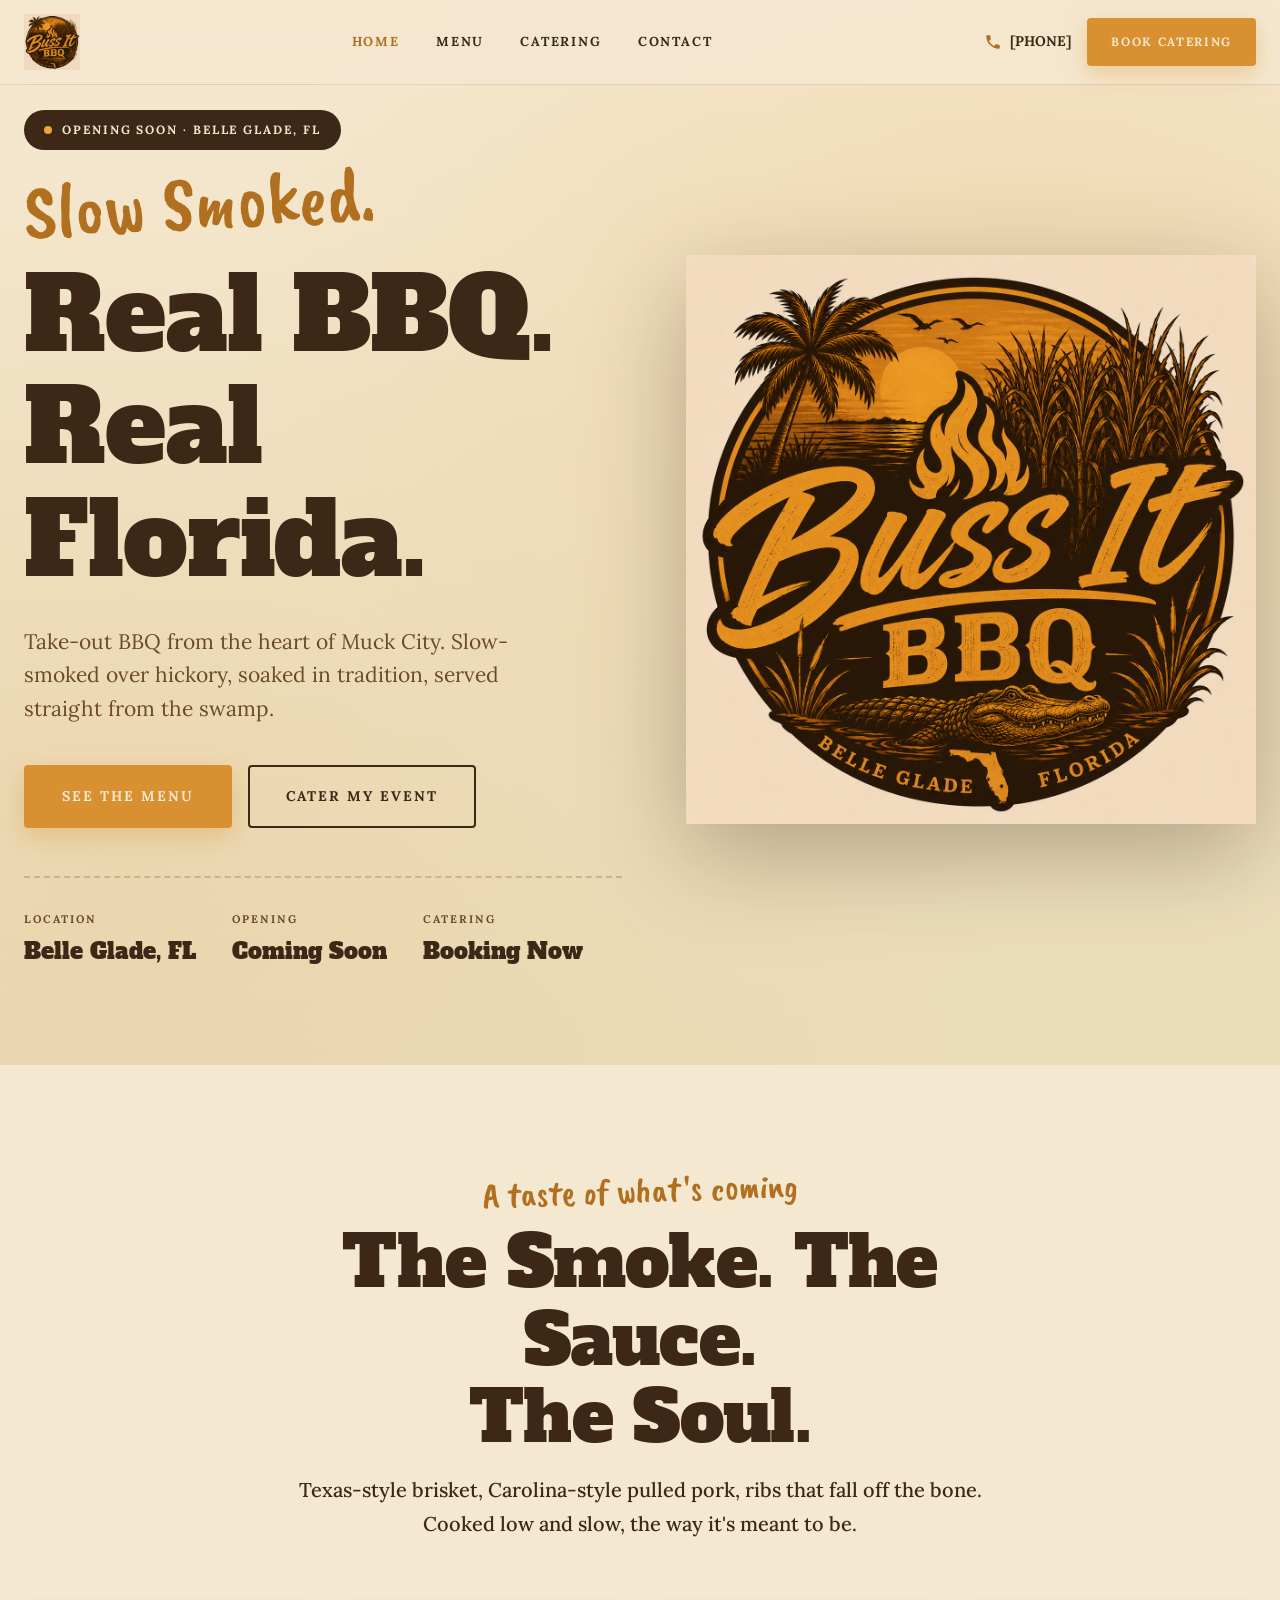
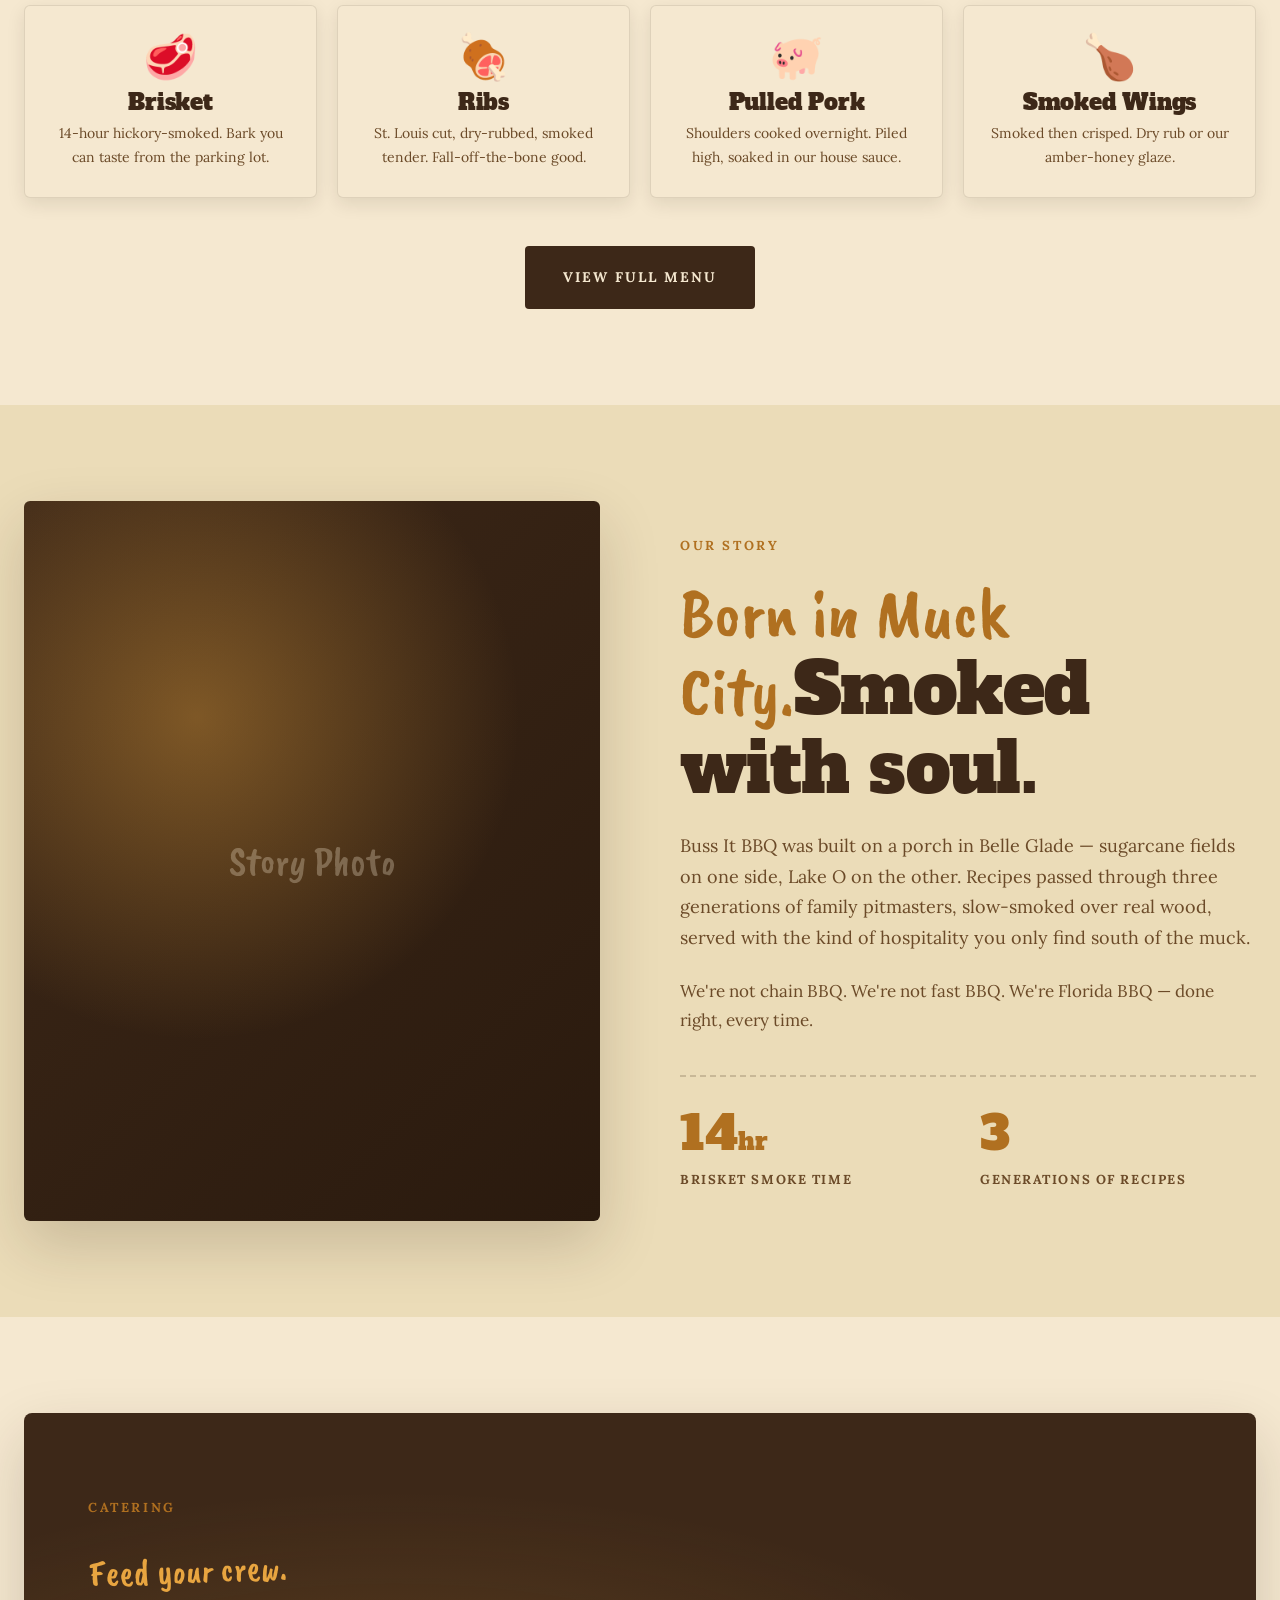
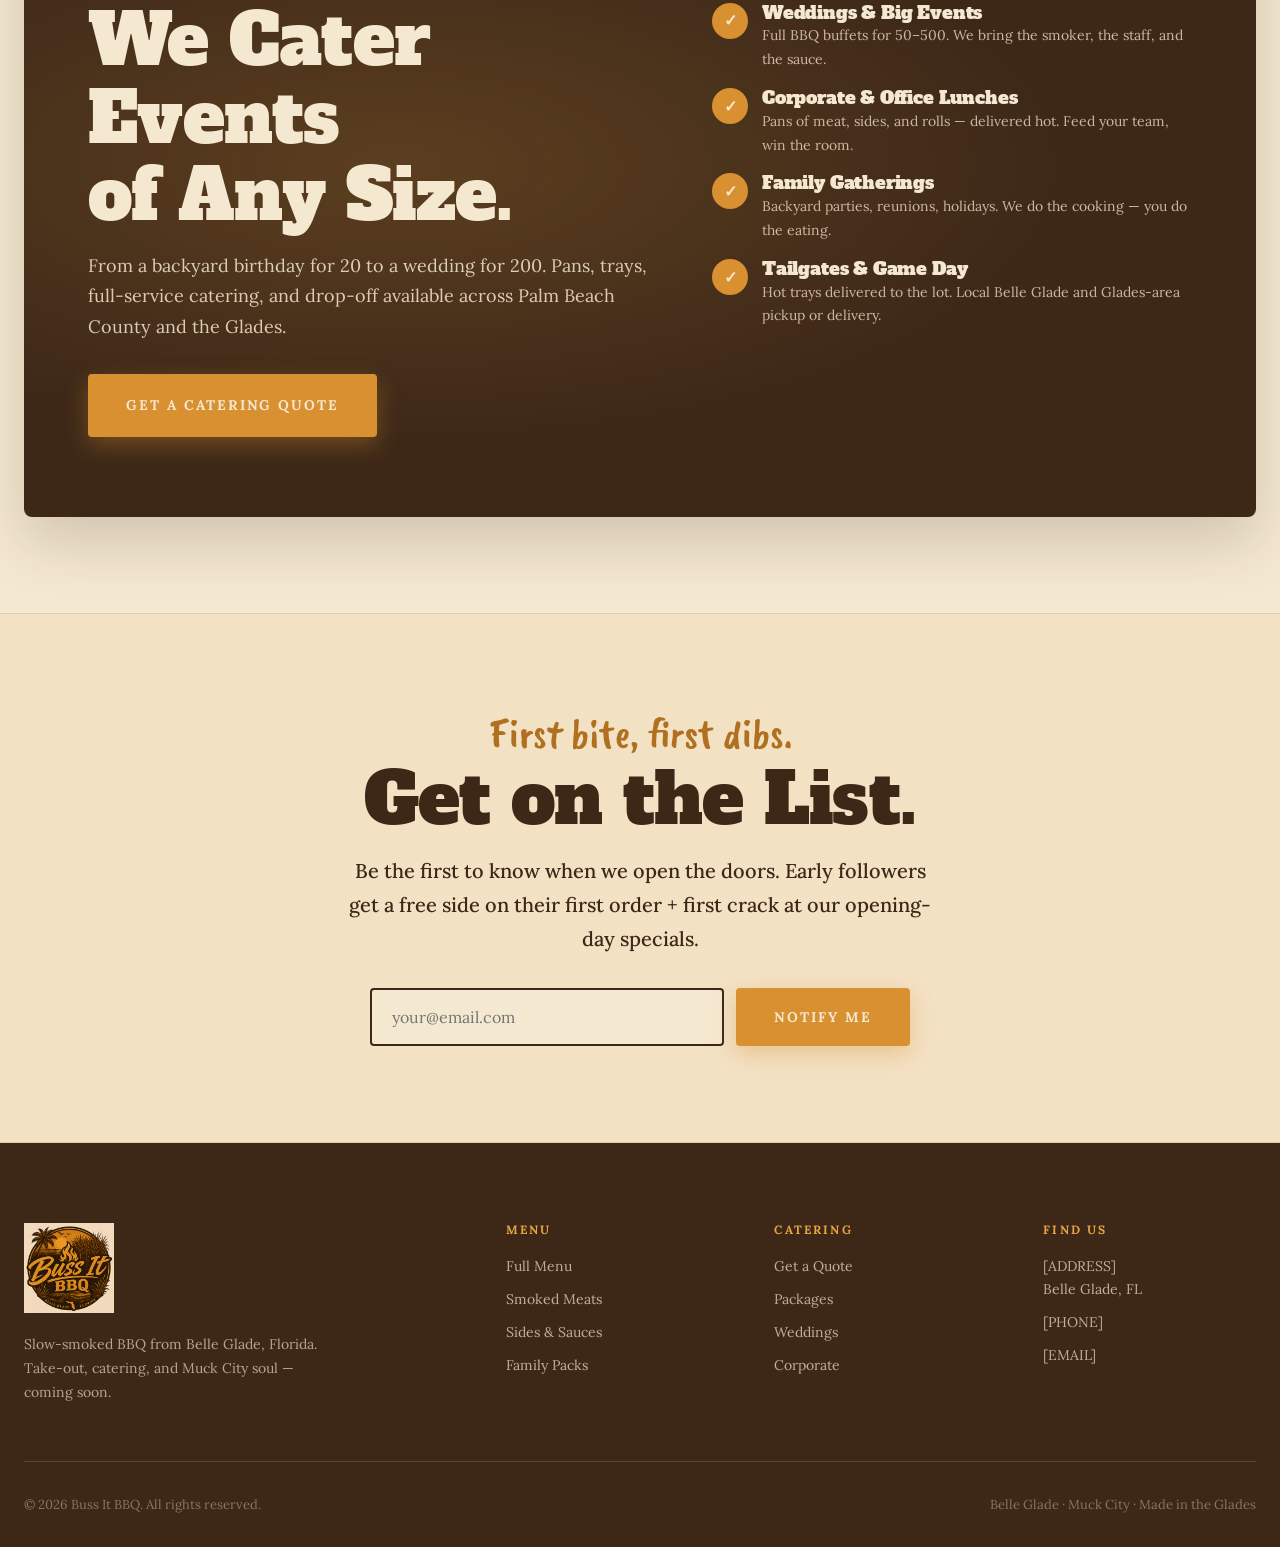
==== index.html @ fc788955 "Initial commit: Buss It BBQ website Take-out BBQ pre-launch site for Belle Glade, FL.  - Home: hero," ====
<!DOCTYPE html>
<html lang="en">
<head>
<meta charset="UTF-8" />
<meta name="viewport" content="width=device-width, initial-scale=1.0" />
<title>Buss It BBQ — Belle Glade, Florida | Opening Soon</title>
<meta name="description" content="Belle Glade's new take-out BBQ joint. Slow-smoked meats, Florida heat, sugarcane country soul. Opening soon — catering available now." />
<link rel="preconnect" href="https://fonts.googleapis.com" />
<link rel="preconnect" href="https://fonts.gstatic.com" crossorigin />
<link href="https://fonts.googleapis.com/css2?family=Alfa+Slab+One&family=Caveat+Brush&family=Lora:wght@400;500;600;700&display=swap" rel="stylesheet" />
<link rel="stylesheet" href="assets/css/style.css?v=1" />
<link rel="icon" href="assets/img/logo.png" />
</head>
<body>

<header class="header">
  <div class="header-inner">
    <a href="index.html" class="logo-link"><img src="assets/img/logo.png" alt="Buss It BBQ" /></a>
    <nav class="nav">
      <a href="index.html">Home</a>
      <a href="menu.html">Menu</a>
      <a href="catering.html">Catering</a>
      <a href="contact.html">Contact</a>
    </nav>
    <div class="header-cta">
      <a href="tel:[PHONE]" class="phone-link">
        <svg viewBox="0 0 24 24"><path d="M20 15.5c-1.25 0-2.45-.2-3.57-.57-.35-.11-.74-.03-1.02.24l-2.2 2.2c-2.83-1.44-5.15-3.75-6.59-6.58l2.2-2.21c.27-.27.35-.66.24-1.01C8.7 6.45 8.5 5.25 8.5 4c0-.55-.45-1-1-1H4c-.55 0-1 .45-1 1 0 9.39 7.61 17 17 17 .55 0 1-.45 1-1v-3.5c0-.55-.45-1-1-1z"/></svg>
        <span>[PHONE]</span>
      </a>
      <a href="catering.html" class="btn btn-primary">Book Catering</a>
    </div>
    <button class="menu-toggle" aria-label="Menu"><span></span></button>
  </div>
</header>

<!-- HERO -->
<section class="hero">
  <div class="container hero-inner">
    <div class="hero-content">
      <span class="opening-ribbon">Opening Soon · Belle Glade, FL</span>
      <h1><span class="script">Slow Smoked.</span>Real BBQ.<br/>Real Florida.</h1>
      <p class="hero-tagline">Take-out BBQ from the heart of Muck City. Slow-smoked over hickory, soaked in tradition, served straight from the swamp.</p>
      <div class="hero-ctas">
        <a href="menu.html" class="btn btn-primary">See the Menu</a>
        <a href="catering.html" class="btn btn-outline">Cater My Event</a>
      </div>

      <div class="hero-meta">
        <div>
          <span class="meta-label">Location</span>
          <span class="meta-value">Belle Glade, FL</span>
        </div>
        <div>
          <span class="meta-label">Opening</span>
          <span class="meta-value">Coming Soon</span>
        </div>
        <div>
          <span class="meta-label">Catering</span>
          <span class="meta-value">Booking Now</span>
        </div>
      </div>
    </div>
    <div class="hero-visual">
      <img src="assets/img/logo.png" alt="Buss It BBQ logo" />
    </div>
  </div>
</section>

<!-- MENU PREVIEW -->
<section>
  <div class="container">
    <div class="section-head">
      <span class="script">A taste of what's coming</span>
      <h2>The Smoke. The Sauce.<br/>The Soul.</h2>
      <p class="lead">Texas-style brisket, Carolina-style pulled pork, ribs that fall off the bone. Cooked low and slow, the way it's meant to be.</p>
    </div>
    <div class="menu-preview-grid">
      <div class="menu-card">
        <div class="menu-icon">🥩</div>
        <h4>Brisket</h4>
        <p>14-hour hickory-smoked. Bark you can taste from the parking lot.</p>
      </div>
      <div class="menu-card">
        <div class="menu-icon">🍖</div>
        <h4>Ribs</h4>
        <p>St. Louis cut, dry-rubbed, smoked tender. Fall-off-the-bone good.</p>
      </div>
      <div class="menu-card">
        <div class="menu-icon">🐖</div>
        <h4>Pulled Pork</h4>
        <p>Shoulders cooked overnight. Piled high, soaked in our house sauce.</p>
      </div>
      <div class="menu-card">
        <div class="menu-icon">🍗</div>
        <h4>Smoked Wings</h4>
        <p>Smoked then crisped. Dry rub or our amber-honey glaze.</p>
      </div>
    </div>
    <div style="text-align: center; margin-top: 48px;">
      <a href="menu.html" class="btn btn-dark">View Full Menu</a>
    </div>
  </div>
</section>

<!-- STORY -->
<section class="section-cream-dark">
  <div class="container">
    <div class="story-grid">
      <div class="story-visual"></div>
      <div>
        <span class="eyebrow">Our Story</span>
        <h2><span class="script">Born in Muck City.</span>Smoked with soul.</h2>
        <p style="margin: 24px 0; font-size: 18px;">Buss It BBQ was built on a porch in Belle Glade — sugarcane fields on one side, Lake O on the other. Recipes passed through three generations of family pitmasters, slow-smoked over real wood, served with the kind of hospitality you only find south of the muck.</p>
        <p>We're not chain BBQ. We're not fast BBQ. We're Florida BBQ — done right, every time.</p>
        <div class="story-stats">
          <div class="story-stat">
            <span class="num">14<small style="font-size: 24px;">hr</small></span>
            <span class="label">Brisket Smoke Time</span>
          </div>
          <div class="story-stat">
            <span class="num">3</span>
            <span class="label">Generations of Recipes</span>
          </div>
        </div>
      </div>
    </div>
  </div>
</section>

<!-- CATERING CTA -->
<section>
  <div class="container">
    <div class="catering-cta">
      <div class="catering-cta-grid">
        <div>
          <span class="eyebrow">Catering</span>
          <span class="script">Feed your crew.</span>
          <h2>We Cater Events<br/>of Any Size.</h2>
          <p>From a backyard birthday for 20 to a wedding for 200. Pans, trays, full-service catering, and drop-off available across Palm Beach County and the Glades.</p>
          <a href="catering.html" class="btn btn-primary">Get a Catering Quote</a>
        </div>
        <div class="catering-features">
          <div class="catering-feature">
            <span class="check">✓</span>
            <div>
              <h4>Weddings &amp; Big Events</h4>
              <p>Full BBQ buffets for 50–500. We bring the smoker, the staff, and the sauce.</p>
            </div>
          </div>
          <div class="catering-feature">
            <span class="check">✓</span>
            <div>
              <h4>Corporate &amp; Office Lunches</h4>
              <p>Pans of meat, sides, and rolls — delivered hot. Feed your team, win the room.</p>
            </div>
          </div>
          <div class="catering-feature">
            <span class="check">✓</span>
            <div>
              <h4>Family Gatherings</h4>
              <p>Backyard parties, reunions, holidays. We do the cooking — you do the eating.</p>
            </div>
          </div>
          <div class="catering-feature">
            <span class="check">✓</span>
            <div>
              <h4>Tailgates &amp; Game Day</h4>
              <p>Hot trays delivered to the lot. Local Belle Glade and Glades-area pickup or delivery.</p>
            </div>
          </div>
        </div>
      </div>
    </div>
  </div>
</section>

<!-- EARLY ACCESS / GET ON THE LIST -->
<section class="early-access">
  <div class="container">
    <h2><span class="script">First bite, first dibs.</span>Get on the List.</h2>
    <p class="lead" style="max-width: 600px; margin: 16px auto 0;">Be the first to know when we open the doors. Early followers get a free side on their first order + first crack at our opening-day specials.</p>
    <form class="early-form" data-placeholder-form>
      <input type="email" placeholder="your@email.com" required />
      <button type="submit" class="btn btn-primary">Notify Me</button>
    </form>
    <div class="form-success" style="max-width: 540px; margin: 16px auto 0;">✓ You're on the list. We'll be in touch with opening day details.</div>
  </div>
</section>

<!-- FOOTER -->
<footer class="footer">
  <div class="container">
    <div class="footer-grid">
      <div class="footer-brand">
        <img src="assets/img/logo.png" alt="Buss It BBQ" />
        <p>Slow-smoked BBQ from Belle Glade, Florida. Take-out, catering, and Muck City soul — coming soon.</p>
      </div>
      <div>
        <h4>Menu</h4>
        <ul>
          <li><a href="menu.html">Full Menu</a></li>
          <li><a href="menu.html#meats">Smoked Meats</a></li>
          <li><a href="menu.html#sides">Sides &amp; Sauces</a></li>
          <li><a href="menu.html#family">Family Packs</a></li>
        </ul>
      </div>
      <div>
        <h4>Catering</h4>
        <ul>
          <li><a href="catering.html">Get a Quote</a></li>
          <li><a href="catering.html#packages">Packages</a></li>
          <li><a href="catering.html#weddings">Weddings</a></li>
          <li><a href="catering.html#corporate">Corporate</a></li>
        </ul>
      </div>
      <div>
        <h4>Find Us</h4>
        <ul>
          <li>[ADDRESS]<br/>Belle Glade, FL</li>
          <li><a href="tel:[PHONE]">[PHONE]</a></li>
          <li><a href="mailto:[EMAIL]">[EMAIL]</a></li>
        </ul>
      </div>
    </div>
    <div class="footer-bottom">
      <div>© <span id="year"></span> Buss It BBQ. All rights reserved.</div>
      <div>Belle Glade · Muck City · Made in the Glades</div>
    </div>
  </div>
</footer>

<a href="tel:[PHONE]" class="mobile-call-fab" aria-label="Call us">
  <svg viewBox="0 0 24 24"><path d="M20 15.5c-1.25 0-2.45-.2-3.57-.57-.35-.11-.74-.03-1.02.24l-2.2 2.2c-2.83-1.44-5.15-3.75-6.59-6.58l2.2-2.21c.27-.27.35-.66.24-1.01C8.7 6.45 8.5 5.25 8.5 4c0-.55-.45-1-1-1H4c-.55 0-1 .45-1 1 0 9.39 7.61 17 17 17 .55 0 1-.45 1-1v-3.5c0-.55-.45-1-1-1z"/></svg>
</a>

<script src="assets/js/main.js?v=1"></script>
<script>document.getElementById('year').textContent = new Date().getFullYear();</script>
</body>
</html>
---- assets/css/style.css ----
/* Buss It BBQ — Belle Glade, Florida
   Warm, smoky, Southern. Cream / amber / deep brown.
*/

:root {
  --cream: #F5E8D0;
  --cream-dark: #EBDCB8;
  --cream-deep: #E0CFA6;
  --amber: #D89030;
  --amber-bright: #E8A540;
  --amber-dark: #B07020;
  --brown: #3D2818;
  --brown-soft: #6B4A28;
  --brown-deep: #2A1A0E;
  --charcoal: #1A0F08;
  --white: #FFFFFF;
  --black: #0A0604;
  --smoke: rgba(61, 40, 24, 0.15);
  --border: rgba(61, 40, 24, 0.12);
  --shadow: 0 24px 60px rgba(42, 26, 14, 0.18);
  --shadow-sm: 0 6px 18px rgba(42, 26, 14, 0.10);

  --font-display: 'Alfa Slab One', 'Georgia', serif;
  --font-script: 'Caveat Brush', 'Permanent Marker', cursive;
  --font-body: 'Lora', Georgia, serif;

  --max-width: 1280px;
  --section-pad: 96px;
}

* { box-sizing: border-box; margin: 0; padding: 0; }
html { scroll-behavior: smooth; }

body {
  font-family: var(--font-body);
  background: var(--cream);
  color: var(--brown);
  line-height: 1.65;
  -webkit-font-smoothing: antialiased;
  overflow-x: hidden;
}

/* Paper grain texture */
body::before {
  content: '';
  position: fixed;
  inset: 0;
  pointer-events: none;
  z-index: 1;
  opacity: 0.4;
  background-image:
    radial-gradient(rgba(61, 40, 24, 0.04) 1px, transparent 1px),
    radial-gradient(rgba(61, 40, 24, 0.03) 1px, transparent 1px);
  background-size: 3px 3px, 7px 7px;
  background-position: 0 0, 1px 2px;
  mix-blend-mode: multiply;
}

img { max-width: 100%; display: block; }
a { color: inherit; text-decoration: none; }
button { font-family: inherit; cursor: pointer; border: none; background: none; color: inherit; }

/* ============ TYPOGRAPHY ============ */
h1, h2, h3, h4 {
  font-family: var(--font-display);
  font-weight: 400;
  line-height: 1.1;
  color: var(--brown);
  letter-spacing: -0.01em;
}

h1 { font-size: clamp(48px, 8vw, 104px); }
h2 { font-size: clamp(36px, 5.5vw, 72px); }
h3 { font-size: clamp(24px, 3vw, 40px); }
h4 { font-size: clamp(20px, 2vw, 28px); }

p { font-size: 17px; color: var(--brown-soft); line-height: 1.7; }
.lead { font-size: 20px; color: var(--brown); font-weight: 500; }

.script {
  font-family: var(--font-script);
  font-weight: 400;
  color: var(--amber-dark);
  text-transform: none;
  letter-spacing: 0;
}

.eyebrow {
  display: inline-block;
  font-family: var(--font-body);
  font-size: 13px;
  font-weight: 700;
  letter-spacing: 0.2em;
  text-transform: uppercase;
  color: var(--amber-dark);
  margin-bottom: 16px;
}

.amber { color: var(--amber-dark); }
.cream { color: var(--cream); }

/* ============ LAYOUT ============ */
.container {
  max-width: var(--max-width);
  margin: 0 auto;
  padding: 0 24px;
  position: relative;
  z-index: 2;
}

section {
  padding: var(--section-pad) 0;
  position: relative;
  z-index: 2;
}

.section-dark {
  background: var(--brown);
  color: var(--cream);
}
.section-dark h1, .section-dark h2, .section-dark h3, .section-dark h4 { color: var(--cream); }
.section-dark p { color: rgba(245, 232, 208, 0.8); }
.section-dark .eyebrow { color: var(--amber-bright); }

.section-cream-dark { background: var(--cream-dark); }

/* ============ BUTTONS ============ */
.btn {
  display: inline-flex;
  align-items: center;
  justify-content: center;
  gap: 10px;
  padding: 18px 36px;
  font-family: var(--font-body);
  font-size: 14px;
  font-weight: 700;
  letter-spacing: 0.14em;
  text-transform: uppercase;
  border-radius: 4px;
  transition: all 0.25s ease;
  white-space: nowrap;
  cursor: pointer;
  border: 2px solid transparent;
}

.btn-primary {
  background: var(--amber);
  color: var(--cream);
  box-shadow: 0 8px 22px rgba(216, 144, 48, 0.35);
}
.btn-primary:hover {
  background: var(--amber-dark);
  transform: translateY(-2px);
  box-shadow: 0 14px 30px rgba(216, 144, 48, 0.45);
}

.btn-outline {
  background: transparent;
  color: var(--brown);
  border-color: var(--brown);
}
.btn-outline:hover {
  background: var(--brown);
  color: var(--cream);
}

.btn-dark {
  background: var(--brown);
  color: var(--cream);
}
.btn-dark:hover { background: var(--amber); }

.btn-cream {
  background: var(--cream);
  color: var(--brown);
}
.btn-cream:hover { background: var(--amber); color: var(--cream); }

.btn-block { width: 100%; }

/* ============ HEADER ============ */
.header {
  position: fixed;
  top: 0; left: 0; right: 0;
  z-index: 1000;
  background: rgba(245, 232, 208, 0.92);
  backdrop-filter: blur(12px);
  -webkit-backdrop-filter: blur(12px);
  border-bottom: 1px solid var(--border);
  transition: all 0.3s ease;
}

.header-inner {
  display: flex;
  align-items: center;
  justify-content: space-between;
  padding: 14px 24px;
  max-width: var(--max-width);
  margin: 0 auto;
}

.logo-link img { height: 56px; width: auto; }

.nav {
  display: flex;
  align-items: center;
  gap: 36px;
}

.nav a {
  font-family: var(--font-body);
  font-size: 13px;
  font-weight: 700;
  letter-spacing: 0.14em;
  text-transform: uppercase;
  color: var(--brown);
  transition: color 0.2s;
}
.nav a:hover, .nav a.active { color: var(--amber-dark); }

.header-cta { display: flex; align-items: center; gap: 16px; }
.header-cta .btn { padding: 12px 22px; font-size: 12px; }
.phone-link {
  display: inline-flex;
  align-items: center;
  gap: 8px;
  font-size: 14px;
  font-weight: 700;
  color: var(--brown);
}
.phone-link svg { width: 18px; height: 18px; fill: var(--amber-dark); }

.menu-toggle {
  display: none;
  width: 40px;
  height: 40px;
  align-items: center;
  justify-content: center;
}
.menu-toggle span {
  width: 26px;
  height: 2.5px;
  background: var(--brown);
  position: relative;
}
.menu-toggle span::before,
.menu-toggle span::after {
  content: ''; position: absolute; left: 0; width: 26px; height: 2.5px; background: var(--brown);
}
.menu-toggle span::before { top: -8px; }
.menu-toggle span::after { top: 8px; }

/* ============ HERO ============ */
.hero {
  min-height: 100vh;
  padding-top: 110px;
  display: flex;
  align-items: center;
  position: relative;
  background:
    radial-gradient(ellipse at 80% 30%, rgba(232, 165, 64, 0.18) 0%, transparent 55%),
    radial-gradient(ellipse at 10% 80%, rgba(216, 144, 48, 0.10) 0%, transparent 55%),
    linear-gradient(180deg, var(--cream) 0%, var(--cream-dark) 100%);
  overflow: hidden;
}

.hero-inner {
  display: grid;
  grid-template-columns: 1.05fr 1fr;
  gap: 64px;
  align-items: center;
}

.hero-content h1 .script {
  display: block;
  font-size: 0.75em;
  line-height: 1;
  margin-bottom: 8px;
  color: var(--amber-dark);
  transform: rotate(-3deg);
  transform-origin: left;
}

.hero-tagline {
  font-size: 21px;
  color: var(--brown-soft);
  margin: 28px 0 40px;
  max-width: 520px;
  line-height: 1.6;
}

.hero-ctas { display: flex; gap: 16px; flex-wrap: wrap; }

.hero-meta {
  margin-top: 48px;
  display: flex;
  gap: 36px;
  flex-wrap: wrap;
  padding-top: 32px;
  border-top: 2px dashed rgba(61, 40, 24, 0.2);
}
.hero-meta > div {
  display: flex;
  flex-direction: column;
  gap: 4px;
}
.hero-meta .meta-label {
  font-size: 11px;
  font-weight: 700;
  letter-spacing: 0.18em;
  text-transform: uppercase;
  color: var(--brown-soft);
}
.hero-meta .meta-value {
  font-family: var(--font-display);
  font-size: 22px;
  color: var(--brown);
}

.hero-visual {
  position: relative;
  display: flex;
  justify-content: center;
}
.hero-visual img {
  max-width: 100%;
  filter: drop-shadow(0 30px 50px rgba(42, 26, 14, 0.30));
  animation: floatY 7s ease-in-out infinite;
}

@keyframes floatY {
  0%, 100% { transform: translateY(0) rotate(0deg); }
  50% { transform: translateY(-14px) rotate(-1deg); }
}

/* "Opening Soon" ribbon */
.opening-ribbon {
  display: inline-flex;
  align-items: center;
  gap: 10px;
  background: var(--brown);
  color: var(--cream);
  padding: 10px 20px;
  border-radius: 999px;
  font-size: 12px;
  font-weight: 700;
  letter-spacing: 0.16em;
  text-transform: uppercase;
  margin-bottom: 24px;
}
.opening-ribbon::before {
  content: '';
  width: 8px;
  height: 8px;
  border-radius: 50%;
  background: var(--amber-bright);
  animation: blink 1.5s infinite;
}
@keyframes blink {
  0%, 100% { opacity: 1; }
  50% { opacity: 0.3; }
}

/* ============ SECTION HEADER ============ */
.section-head {
  text-align: center;
  margin-bottom: 64px;
  max-width: 740px;
  margin-left: auto;
  margin-right: auto;
}
.section-head h2 { margin-bottom: 16px; }
.section-head .script {
  font-size: 36px;
  display: block;
  margin-bottom: 4px;
  transform: rotate(-2deg);
}

/* ============ MENU PREVIEW (home) ============ */
.menu-preview-grid {
  display: grid;
  grid-template-columns: repeat(4, 1fr);
  gap: 20px;
}
.menu-card {
  background: var(--cream);
  border: 1px solid var(--border);
  border-radius: 6px;
  padding: 28px 24px;
  transition: all 0.3s ease;
  text-align: center;
  box-shadow: var(--shadow-sm);
  position: relative;
  overflow: hidden;
}
.menu-card::before {
  content: '';
  position: absolute;
  top: 0; left: 0; right: 0; height: 4px;
  background: var(--amber);
  transform: scaleX(0);
  transform-origin: center;
  transition: transform 0.4s ease;
}
.menu-card:hover {
  transform: translateY(-4px);
  border-color: rgba(216, 144, 48, 0.4);
  box-shadow: var(--shadow);
}
.menu-card:hover::before { transform: scaleX(1); }

.menu-icon {
  font-size: 44px;
  margin-bottom: 12px;
  line-height: 1;
}
.menu-card h4 {
  margin-bottom: 8px;
  font-size: 22px;
}
.menu-card p {
  font-size: 14px;
  color: var(--brown-soft);
}

/* ============ MENU PAGE ============ */
.menu-section {
  margin-bottom: 56px;
}
.menu-section-head {
  display: flex;
  align-items: baseline;
  gap: 16px;
  padding-bottom: 16px;
  border-bottom: 2px solid var(--amber);
  margin-bottom: 32px;
}
.menu-section-head h3 {
  font-size: clamp(28px, 3.5vw, 44px);
  color: var(--brown);
}
.menu-section-head .script {
  font-size: 24px;
  color: var(--amber-dark);
}

.menu-items {
  display: grid;
  grid-template-columns: 1fr 1fr;
  gap: 8px 48px;
}
.menu-item {
  display: flex;
  align-items: baseline;
  padding: 16px 0;
  border-bottom: 1px dotted rgba(61, 40, 24, 0.18);
  gap: 16px;
}
.menu-item-info { flex-grow: 1; }
.menu-item-name {
  font-family: var(--font-display);
  font-size: 19px;
  color: var(--brown);
  margin-bottom: 2px;
  line-height: 1.2;
}
.menu-item-desc {
  font-size: 14px;
  color: var(--brown-soft);
  line-height: 1.5;
}
.menu-item-price {
  font-family: var(--font-display);
  font-size: 20px;
  color: var(--amber-dark);
  flex-shrink: 0;
  white-space: nowrap;
}
.menu-item-tag {
  display: inline-block;
  font-size: 10px;
  font-weight: 700;
  letter-spacing: 0.1em;
  text-transform: uppercase;
  background: var(--amber);
  color: var(--cream);
  padding: 2px 8px;
  border-radius: 3px;
  margin-left: 8px;
  vertical-align: middle;
}

/* ============ ABOUT / STORY ============ */
.story-grid {
  display: grid;
  grid-template-columns: 1fr 1fr;
  gap: 80px;
  align-items: center;
}
.story-visual {
  aspect-ratio: 4/5;
  background:
    radial-gradient(circle at 30% 30%, rgba(232, 165, 64, 0.4), transparent 50%),
    linear-gradient(135deg, var(--brown) 0%, var(--brown-deep) 100%);
  border-radius: 6px;
  position: relative;
  overflow: hidden;
  display: flex;
  align-items: center;
  justify-content: center;
  box-shadow: var(--shadow);
}
.story-visual::after {
  content: 'Story Photo';
  font-family: var(--font-script);
  color: rgba(245, 232, 208, 0.3);
  font-size: 40px;
}

.story-stats {
  display: grid;
  grid-template-columns: 1fr 1fr;
  gap: 24px;
  margin-top: 40px;
  padding-top: 32px;
  border-top: 2px dashed rgba(61, 40, 24, 0.2);
}
.story-stat .num {
  font-family: var(--font-display);
  font-size: 48px;
  color: var(--amber-dark);
  line-height: 1;
  display: block;
  margin-bottom: 8px;
}
.story-stat .label {
  font-size: 13px;
  font-weight: 700;
  letter-spacing: 0.12em;
  text-transform: uppercase;
  color: var(--brown-soft);
}

/* ============ CATERING CTA BLOCK ============ */
.catering-cta {
  background:
    radial-gradient(ellipse at 30% 50%, rgba(232, 165, 64, 0.18) 0%, transparent 55%),
    var(--brown);
  color: var(--cream);
  padding: 80px 64px;
  border-radius: 8px;
  position: relative;
  overflow: hidden;
  box-shadow: var(--shadow);
}
.catering-cta-grid {
  display: grid;
  grid-template-columns: 1.2fr 1fr;
  gap: 48px;
  align-items: center;
}
.catering-cta h2 { color: var(--cream); margin-bottom: 16px; }
.catering-cta p { color: rgba(245, 232, 208, 0.85); margin-bottom: 32px; font-size: 18px; }
.catering-cta .script {
  display: block;
  font-size: 36px;
  color: var(--amber-bright);
  margin-bottom: 8px;
  transform: rotate(-2deg);
}
.catering-features {
  display: flex;
  flex-direction: column;
  gap: 16px;
}
.catering-feature {
  display: flex;
  gap: 14px;
  align-items: flex-start;
}
.catering-feature .check {
  flex-shrink: 0;
  width: 36px; height: 36px;
  background: var(--amber);
  color: var(--cream);
  border-radius: 50%;
  display: flex;
  align-items: center;
  justify-content: center;
  font-weight: 700;
  font-family: var(--font-display);
}
.catering-feature h4 {
  color: var(--cream);
  font-size: 18px;
  margin-bottom: 2px;
}
.catering-feature p { color: rgba(245, 232, 208, 0.75); font-size: 14px; margin: 0; }

/* ============ EARLY ACCESS / OPENING SOON ============ */
.early-access {
  background:
    linear-gradient(0deg, rgba(216, 144, 48, 0.08), rgba(216, 144, 48, 0.08)),
    var(--cream);
  border-top: 1px solid var(--border);
  border-bottom: 1px solid var(--border);
  text-align: center;
}
.early-access h2 .script {
  display: block;
  font-size: 0.6em;
  color: var(--amber-dark);
  margin-bottom: 4px;
}
.early-form {
  display: flex;
  gap: 12px;
  max-width: 540px;
  margin: 32px auto 0;
}
.early-form input {
  flex-grow: 1;
  padding: 16px 20px;
  border: 2px solid var(--brown);
  border-radius: 4px;
  font-family: inherit;
  font-size: 16px;
  background: var(--cream);
  color: var(--brown);
  transition: border-color 0.2s, box-shadow 0.2s;
}
.early-form input:focus {
  outline: none;
  border-color: var(--amber);
  box-shadow: 0 0 0 4px rgba(216, 144, 48, 0.15);
}

/* ============ FORMS ============ */
.form-card {
  background: var(--cream);
  border: 1px solid var(--border);
  padding: 48px;
  border-radius: 6px;
  box-shadow: var(--shadow);
}
.form-card h3 { margin-bottom: 8px; }
.form-card .form-desc { color: var(--brown-soft); margin-bottom: 32px; }

.form-row {
  display: grid;
  grid-template-columns: 1fr 1fr;
  gap: 16px;
  margin-bottom: 16px;
}
.form-group { margin-bottom: 16px; }
.form-group label {
  display: block;
  font-size: 12px;
  font-weight: 700;
  letter-spacing: 0.14em;
  text-transform: uppercase;
  color: var(--brown);
  margin-bottom: 8px;
}
.form-group input,
.form-group select,
.form-group textarea {
  width: 100%;
  padding: 14px 16px;
  border: 1.5px solid rgba(61, 40, 24, 0.25);
  border-radius: 4px;
  font-family: inherit;
  font-size: 16px;
  background: var(--white);
  color: var(--brown);
  transition: border-color 0.2s, box-shadow 0.2s;
}
.form-group input:focus,
.form-group select:focus,
.form-group textarea:focus {
  outline: none;
  border-color: var(--amber);
  box-shadow: 0 0 0 3px rgba(216, 144, 48, 0.15);
}
.form-group textarea { min-height: 120px; resize: vertical; }

.form-success {
  display: none;
  background: #E8F5E0;
  color: #2D5016;
  padding: 16px 20px;
  border-radius: 4px;
  margin-bottom: 16px;
  font-weight: 600;
  border-left: 4px solid #5A8A3D;
}
.form-success.show { display: block; }

/* ============ PAGE HEADER ============ */
.page-header {
  padding: 160px 0 72px;
  background:
    radial-gradient(ellipse at center top, rgba(232, 165, 64, 0.25) 0%, transparent 65%),
    var(--cream);
  text-align: center;
  border-bottom: 1px solid var(--border);
}
.page-header h1 {
  font-size: clamp(48px, 7vw, 88px);
  margin-bottom: 12px;
}
.page-header .script {
  display: block;
  font-size: clamp(28px, 4vw, 44px);
  color: var(--amber-dark);
  margin-bottom: 4px;
  transform: rotate(-2deg);
}
.page-header p { font-size: 18px; max-width: 640px; margin: 16px auto 0; }

/* ============ TWO COL ============ */
.two-col {
  display: grid;
  grid-template-columns: 1fr 1fr;
  gap: 80px;
  align-items: start;
}

/* ============ INFO BLOCKS ============ */
.info-block {
  display: flex;
  align-items: flex-start;
  gap: 18px;
  padding: 22px;
  background: var(--cream);
  border: 1px solid var(--border);
  border-radius: 6px;
  margin-bottom: 14px;
  box-shadow: var(--shadow-sm);
}
.info-block .icon {
  width: 48px; height: 48px;
  display: flex; align-items: center; justify-content: center;
  background: var(--amber);
  border-radius: 8px;
  flex-shrink: 0;
}
.info-block .icon svg { width: 22px; height: 22px; fill: var(--cream); }
.info-block .label {
  font-size: 11px;
  font-weight: 700;
  letter-spacing: 0.16em;
  text-transform: uppercase;
  color: var(--brown-soft);
  display: block;
  margin-bottom: 4px;
}
.info-block .value {
  font-family: var(--font-display);
  font-size: 22px;
  color: var(--brown);
  line-height: 1.3;
}
.info-block a.value { color: var(--brown); }
.info-block a.value:hover { color: var(--amber-dark); }

/* ============ FOOTER ============ */
.footer {
  background: var(--brown);
  color: var(--cream);
  padding: 80px 0 32px;
}
.footer-grid {
  display: grid;
  grid-template-columns: 2fr 1fr 1fr 1fr;
  gap: 56px;
  margin-bottom: 56px;
}
.footer-brand img { height: 90px; margin-bottom: 20px; }
.footer-brand p {
  font-size: 14px;
  color: rgba(245, 232, 208, 0.65);
  max-width: 320px;
}
.footer h4 {
  font-family: var(--font-body);
  font-size: 12px;
  font-weight: 700;
  letter-spacing: 0.18em;
  text-transform: uppercase;
  color: var(--amber-bright);
  margin-bottom: 18px;
}
.footer ul { list-style: none; }
.footer ul li {
  margin-bottom: 10px;
  font-size: 14px;
  color: rgba(245, 232, 208, 0.7);
}
.footer ul li a {
  color: rgba(245, 232, 208, 0.7);
  transition: color 0.2s;
}
.footer ul li a:hover { color: var(--amber-bright); }

.footer-bottom {
  padding-top: 32px;
  border-top: 1px solid rgba(245, 232, 208, 0.15);
  display: flex;
  justify-content: space-between;
  align-items: center;
  flex-wrap: wrap;
  gap: 16px;
  font-size: 13px;
  color: rgba(245, 232, 208, 0.4);
}

/* ============ MOBILE CALL FAB ============ */
.mobile-call-fab {
  display: none;
  position: fixed;
  bottom: 24px;
  right: 24px;
  width: 64px;
  height: 64px;
  border-radius: 50%;
  background: var(--amber);
  align-items: center;
  justify-content: center;
  box-shadow: 0 12px 32px rgba(216, 144, 48, 0.4);
  z-index: 999;
  animation: pulseAmber 2s infinite;
}
.mobile-call-fab svg { width: 28px; height: 28px; fill: var(--cream); }
@keyframes pulseAmber {
  0% { box-shadow: 0 0 0 0 rgba(216, 144, 48, 0.5), 0 12px 32px rgba(216, 144, 48, 0.4); }
  70% { box-shadow: 0 0 0 18px rgba(216, 144, 48, 0), 0 12px 32px rgba(216, 144, 48, 0.4); }
  100% { box-shadow: 0 0 0 0 rgba(216, 144, 48, 0), 0 12px 32px rgba(216, 144, 48, 0.4); }
}

/* ============ TAGS / CHIPS ============ */
.tag-row {
  display: flex;
  flex-wrap: wrap;
  gap: 8px;
  margin-top: 24px;
}
.tag {
  padding: 8px 16px;
  background: var(--cream);
  border: 1.5px solid rgba(61, 40, 24, 0.2);
  border-radius: 999px;
  font-size: 12px;
  font-weight: 700;
  letter-spacing: 0.1em;
  text-transform: uppercase;
  color: var(--brown);
}

/* ============ RESPONSIVE ============ */
@media (max-width: 1024px) {
  :root { --section-pad: 72px; }
  .hero-inner { grid-template-columns: 1fr; text-align: center; gap: 40px; }
  .hero-content { order: 1; }
  .hero-visual { order: 0; max-width: 360px; margin: 0 auto; }
  .hero-meta { justify-content: center; }
  .hero-ctas { justify-content: center; }
  .menu-preview-grid { grid-template-columns: repeat(2, 1fr); }
  .menu-items { grid-template-columns: 1fr; gap: 0 0; }
  .story-grid, .catering-cta-grid, .two-col { grid-template-columns: 1fr; gap: 40px; }
  .footer-grid { grid-template-columns: 1fr 1fr; }
  .form-row { grid-template-columns: 1fr; }
}

@media (max-width: 720px) {
  :root { --section-pad: 56px; }
  .nav, .header-cta .btn-outline { display: none; }
  .menu-toggle { display: flex; }
  .nav.open {
    display: flex;
    position: fixed;
    top: 80px; left: 0; right: 0; bottom: 0;
    flex-direction: column;
    background: var(--cream);
    padding: 32px 24px;
    gap: 24px;
    align-items: flex-start;
    border-top: 1px solid var(--border);
  }
  .nav.open a { font-size: 22px; }
  .header-inner { padding: 12px 16px; }
  .logo-link img { height: 46px; }
  .menu-preview-grid { grid-template-columns: 1fr; }
  .form-card { padding: 32px 24px; }
  .catering-cta { padding: 48px 24px; }
  .footer-grid { grid-template-columns: 1fr; gap: 40px; }
  .mobile-call-fab { display: flex; }
  .hero { padding-top: 120px; min-height: auto; padding-bottom: 60px; }
  .phone-link span { display: none; }
  .early-form { flex-direction: column; }
}
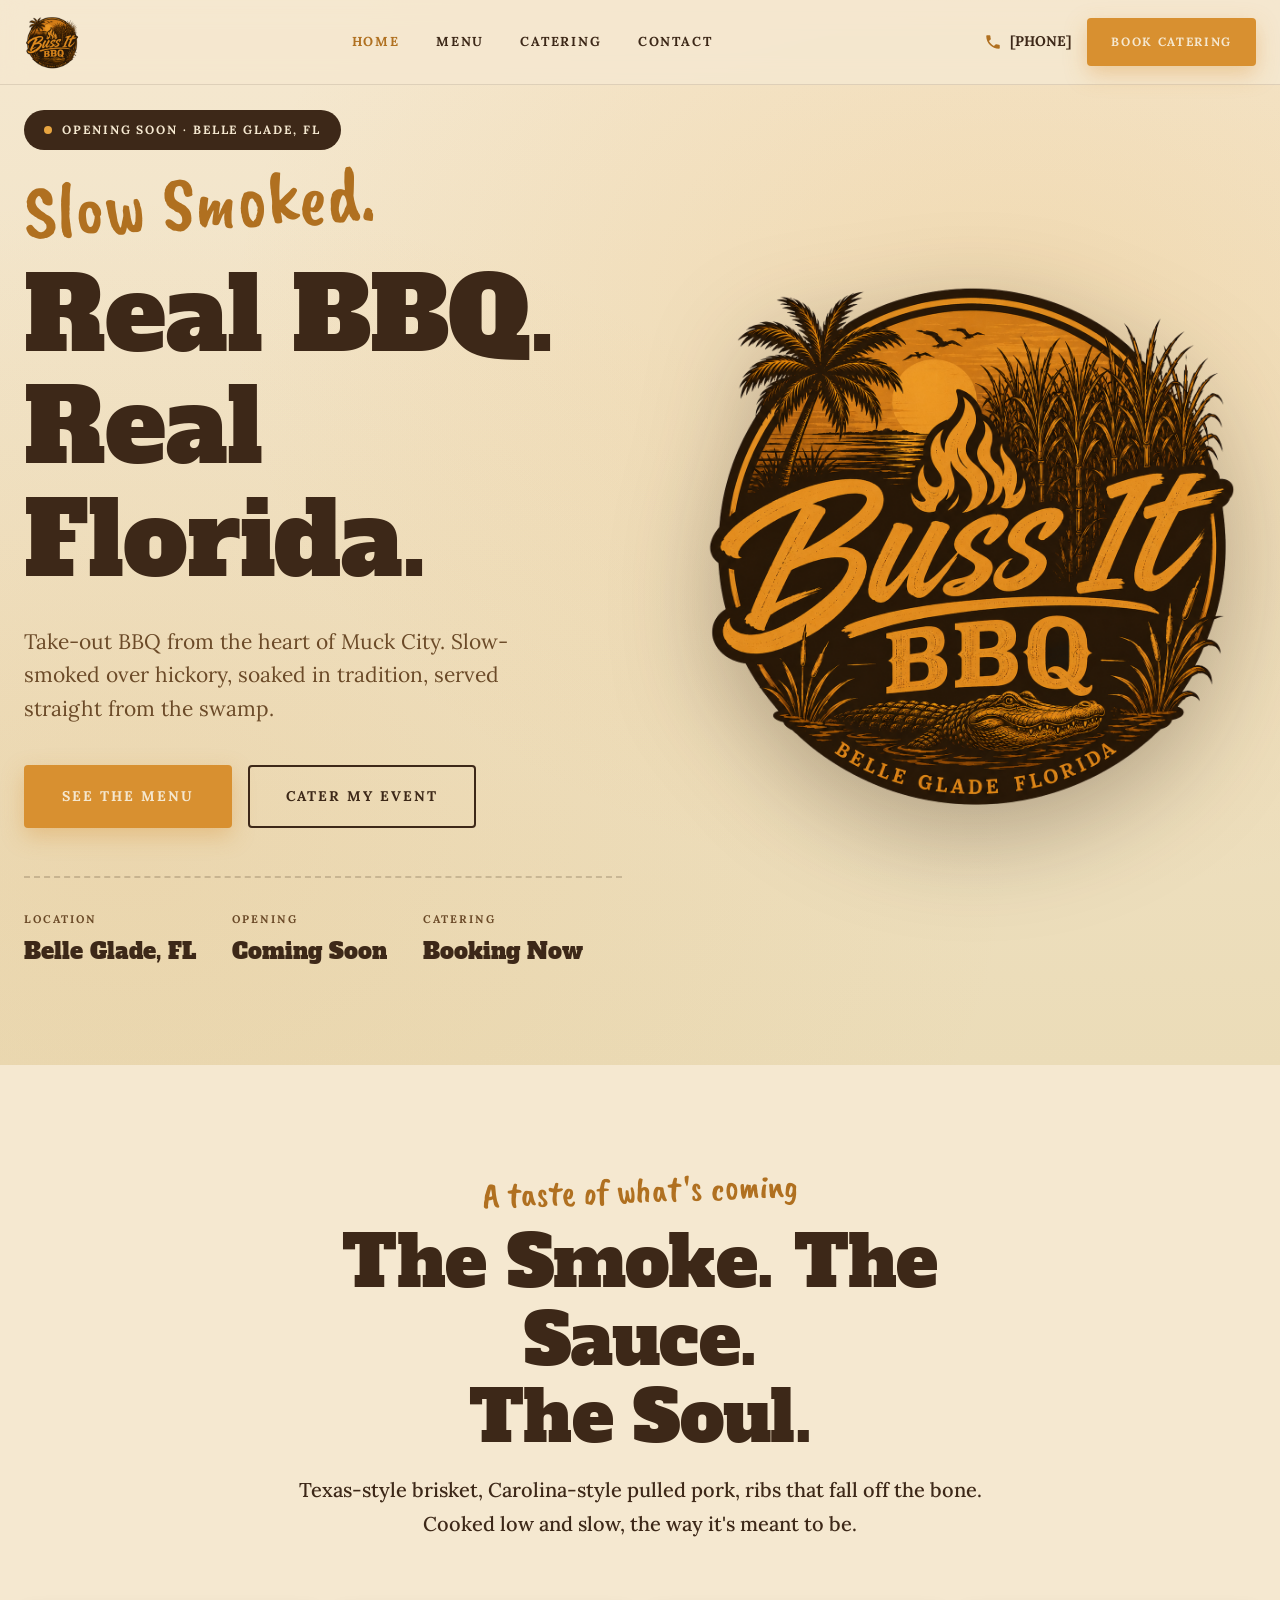
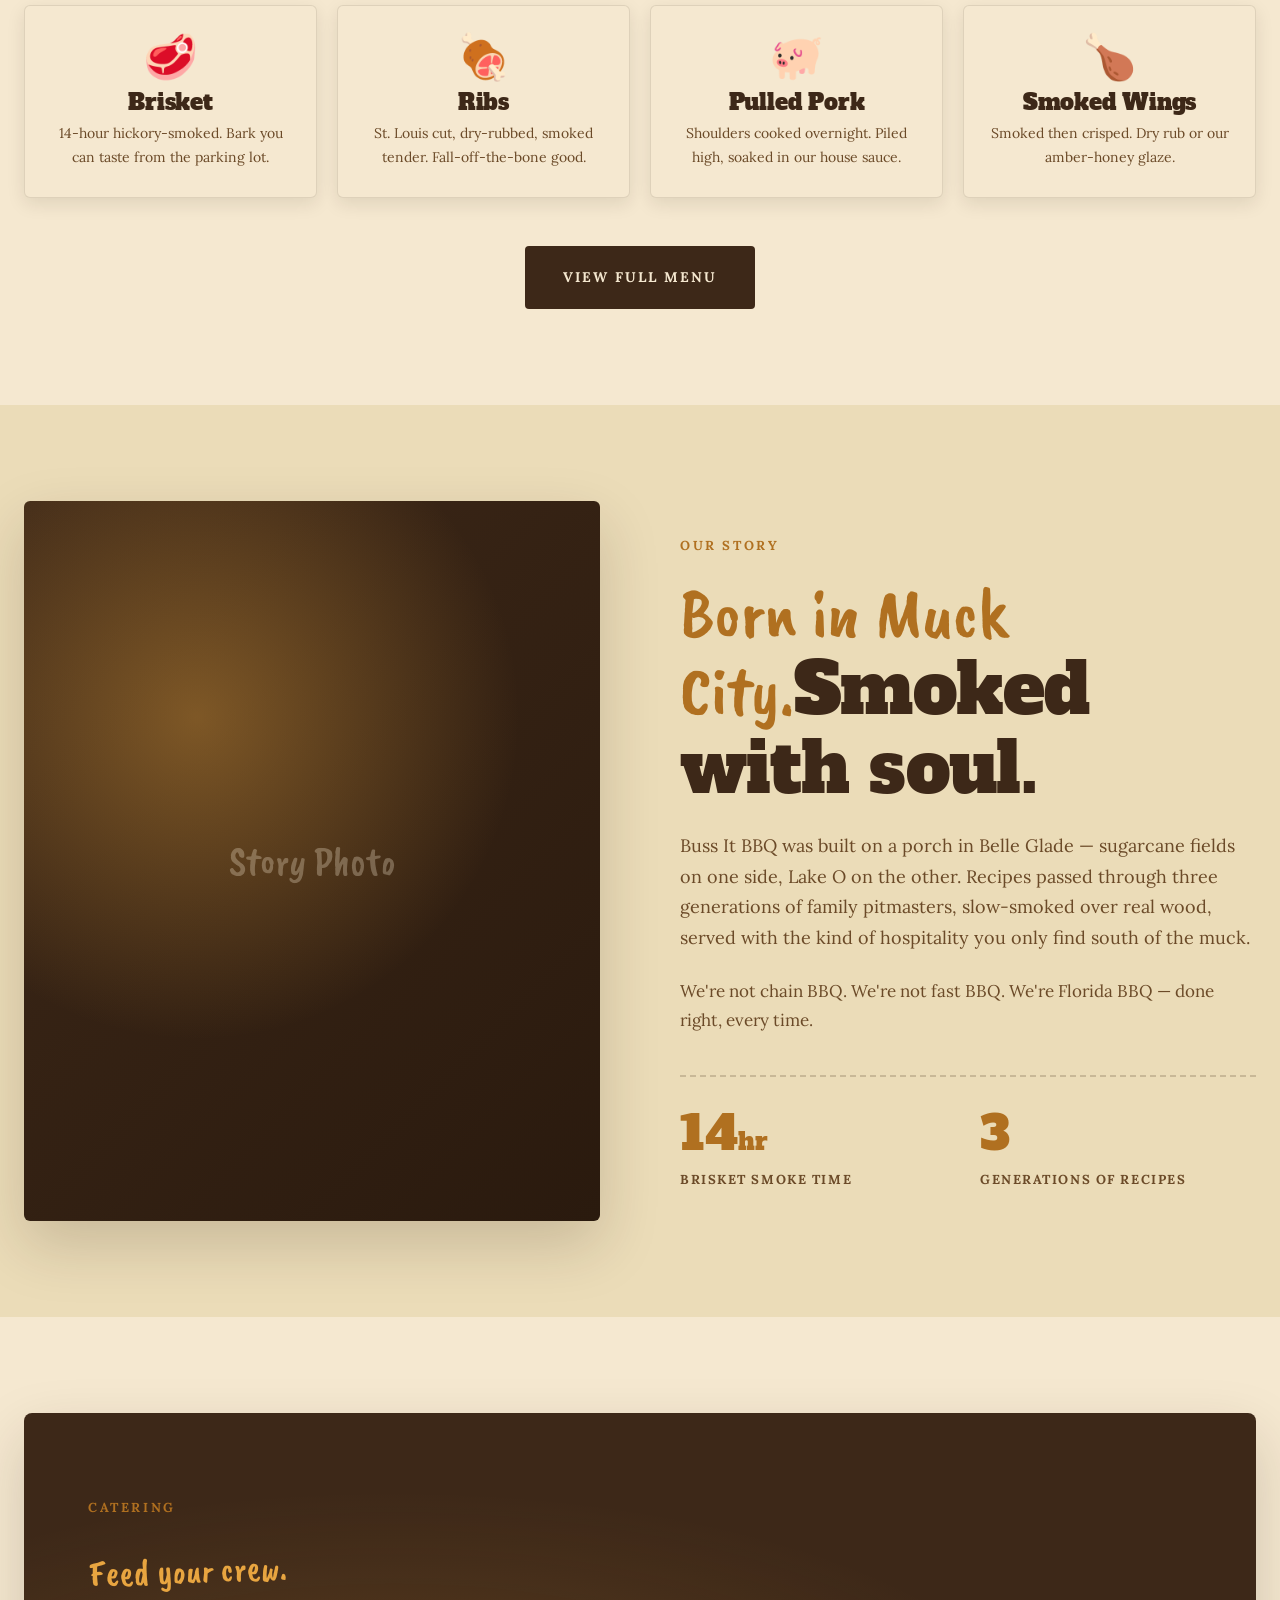
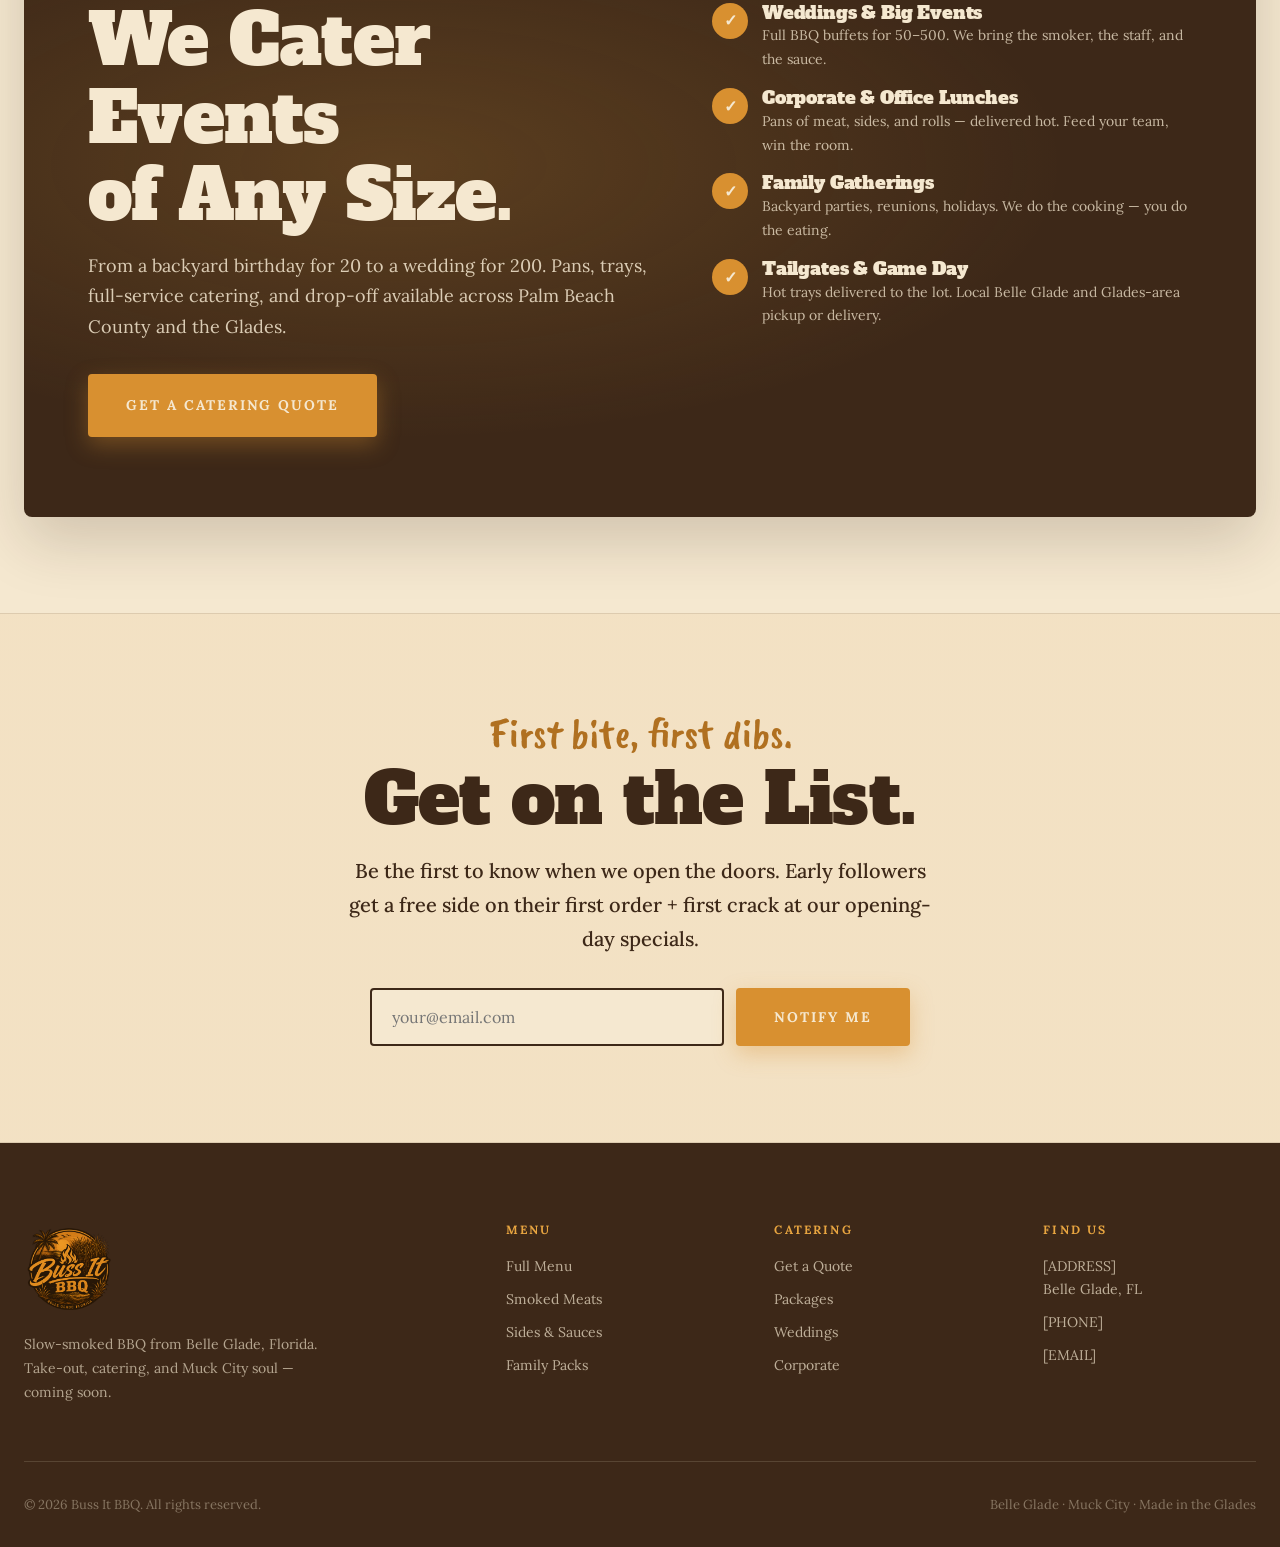
==== commit 0c797d34: "Swap to transparent logo + bump cache to v=2" ====
--- a/index.html
+++ b/index.html
@@ -8,7 +8,7 @@
 <link rel="preconnect" href="https://fonts.googleapis.com" />
 <link rel="preconnect" href="https://fonts.gstatic.com" crossorigin />
 <link href="https://fonts.googleapis.com/css2?family=Alfa+Slab+One&family=Caveat+Brush&family=Lora:wght@400;500;600;700&display=swap" rel="stylesheet" />
-<link rel="stylesheet" href="assets/css/style.css?v=1" />
+<link rel="stylesheet" href="assets/css/style.css?v=2" />
 <link rel="icon" href="assets/img/logo.png" />
 </head>
 <body>
@@ -233,7 +233,7 @@
   <svg viewBox="0 0 24 24"><path d="M20 15.5c-1.25 0-2.45-.2-3.57-.57-.35-.11-.74-.03-1.02.24l-2.2 2.2c-2.83-1.44-5.15-3.75-6.59-6.58l2.2-2.21c.27-.27.35-.66.24-1.01C8.7 6.45 8.5 5.25 8.5 4c0-.55-.45-1-1-1H4c-.55 0-1 .45-1 1 0 9.39 7.61 17 17 17 .55 0 1-.45 1-1v-3.5c0-.55-.45-1-1-1z"/></svg>
 </a>
 
-<script src="assets/js/main.js?v=1"></script>
+<script src="assets/js/main.js?v=2"></script>
 <script>document.getElementById('year').textContent = new Date().getFullYear();</script>
 </body>
 </html>
